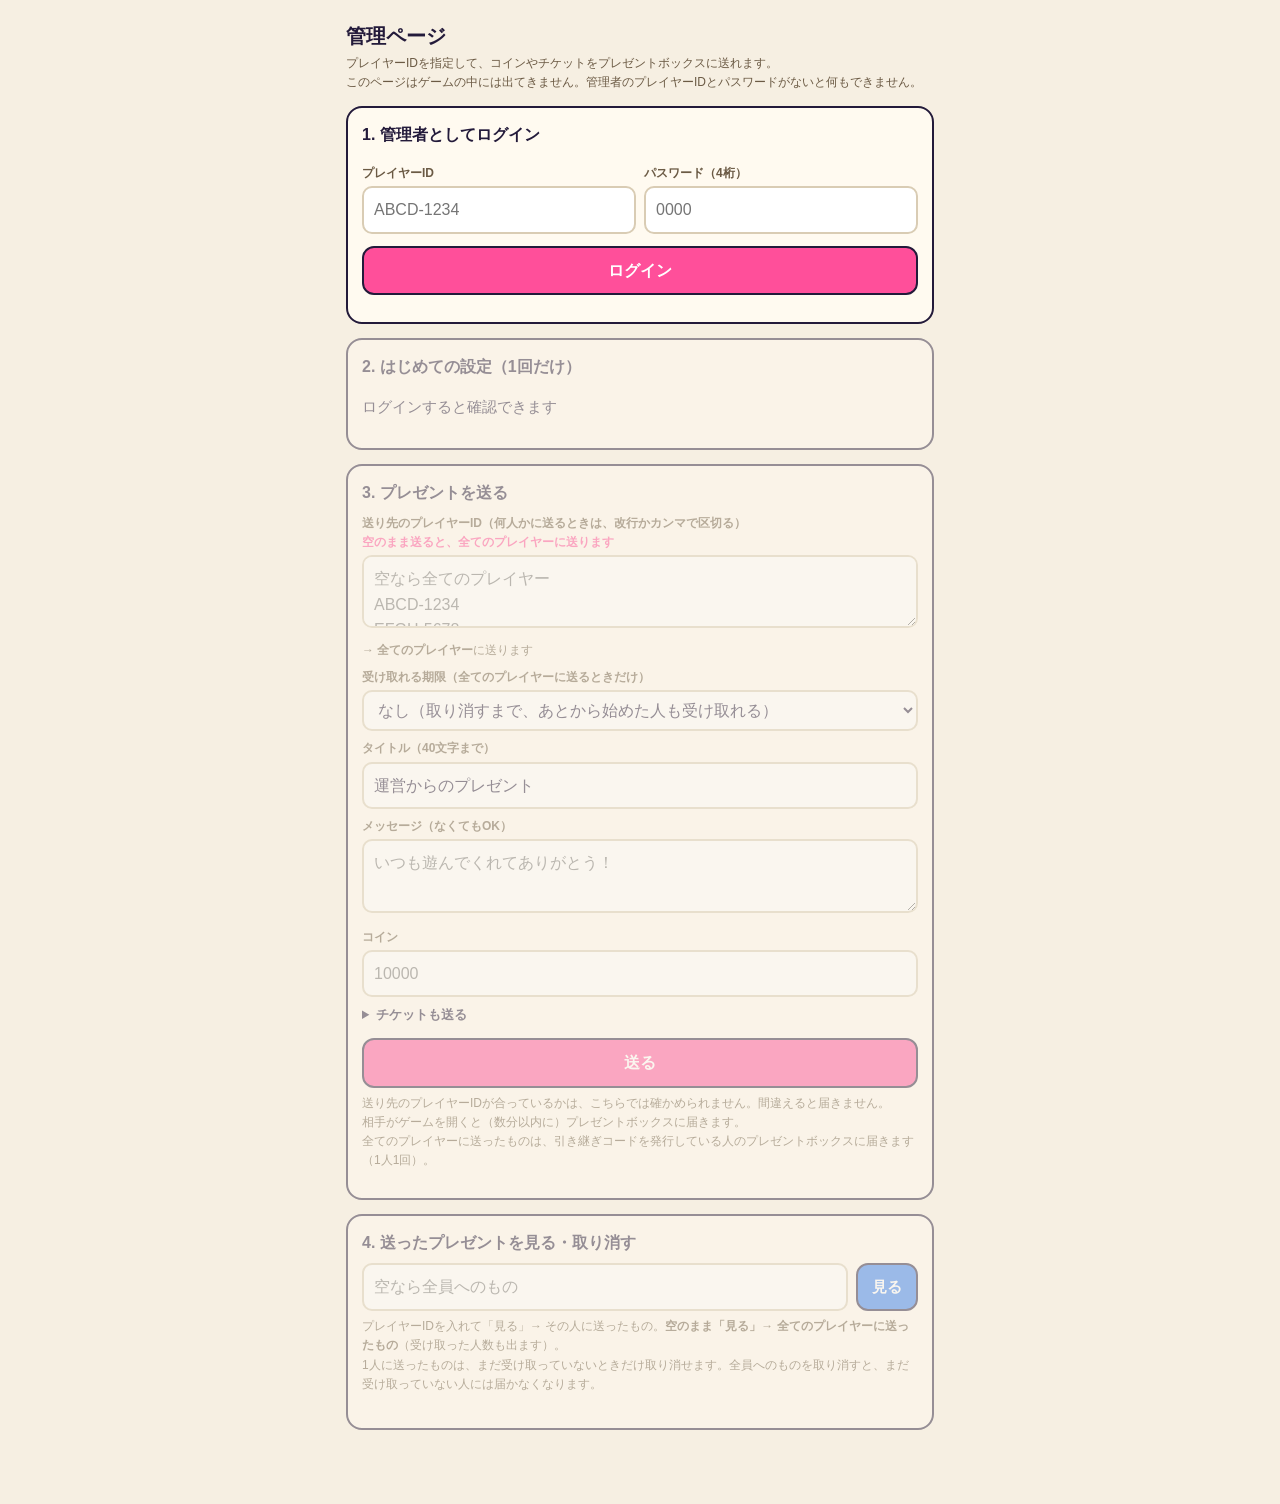
==== admin.html @ d4671e89 "バージョン15" ====
<!doctype html>
<html lang="ja">
<head>
  <meta charset="utf-8">
  <meta name="viewport" content="width=device-width, initial-scale=1, viewport-fit=cover">
  <meta name="robots" content="noindex, nofollow">
  <title>管理ページ</title>
  <style>
    :root { --ink: #231a3a; --bg: #f6efe2; --card: #fffaf0; --sub: #6b5a44; --line: #d9ccb4; --pink: #ff4f9a; --green: #22b35e; --red: #e8394d; --blue: #2f7bf0; }
    * { box-sizing: border-box; }
    body { margin: 0; background: var(--bg); color: var(--ink); font: 500 15px/1.6 -apple-system, BlinkMacSystemFont, "Hiragino Sans", "Noto Sans JP", sans-serif; -webkit-text-size-adjust: 100%; }
    main { max-width: 620px; margin: 0 auto; padding: 16px 16px 60px; }
    h1 { font-size: 20px; margin: 4px 0 2px; }
    h2 { font-size: 16px; margin: 0 0 8px; }
    .lead { font-size: 12px; color: var(--sub); margin: 0 0 14px; }
    .card { background: var(--card); border: 2px solid var(--ink); border-radius: 16px; padding: 14px; margin: 0 0 14px; }
    .card.off { opacity: .45; pointer-events: none; }
    label { display: block; font-size: 12px; font-weight: 700; color: var(--sub); margin: 8px 0 3px; }
    input, textarea { width: 100%; font: inherit; font-size: 16px; padding: 9px 10px; border: 2px solid var(--line); border-radius: 10px; background: #fff; color: var(--ink); }
    textarea { min-height: 72px; resize: vertical; }
    textarea.rules { font: 12px/1.4 ui-monospace, Menlo, monospace; min-height: 180px; }
    .row { display: flex; gap: 8px; }
    .row > * { flex: 1; min-width: 0; }
    .tk-grid { display: grid; grid-template-columns: 1fr 1fr; gap: 0 8px; }
    button { font: inherit; font-weight: 800; border: 2px solid var(--ink); border-radius: 12px; padding: 10px 14px; background: #fff; color: var(--ink); cursor: pointer; }
    button.main { background: var(--pink); color: #fff; width: 100%; margin-top: 12px; font-size: 16px; }
    button.blue { background: var(--blue); color: #fff; }
    button.small { padding: 5px 10px; font-size: 13px; border-radius: 9px; }
    button.red { background: var(--red); color: #fff; }
    button:disabled { opacity: .5; }
    .note { font-size: 12px; color: var(--sub); margin: 6px 0 0; }
    .ok { color: var(--green); font-weight: 800; }
    .bad { color: var(--red); font-weight: 800; }
    .uid { font: 700 13px ui-monospace, Menlo, monospace; background: #efe3cc; padding: 2px 6px; border-radius: 6px; word-break: break-all; }
    ol { padding-left: 20px; margin: 6px 0; font-size: 13px; }
    .list { display: flex; flex-direction: column; gap: 6px; margin-top: 8px; }
    .gift { border: 2px solid var(--line); border-radius: 12px; padding: 8px 10px; background: #fff; display: flex; gap: 8px; align-items: center; }
    .gift .t { flex: 1; min-width: 0; font-size: 13px; }
    .gift .t b { display: block; }
    .gift .t small { color: var(--sub); }
    .chip { display: inline-block; font-size: 11px; font-weight: 800; padding: 1px 8px; border-radius: 999px; border: 2px solid var(--ink); }
    .chip.done { background: #d8f7e2; }
    .chip.wait { background: #fff1c2; }
    .result { font-size: 13px; margin-top: 8px; white-space: pre-wrap; }
    .hidden { display: none !important; }
  </style>
</head>
<body>
<main>
  <h1>管理ページ</h1>
  <p class="lead">プレイヤーIDを指定して、コインやチケットをプレゼントボックスに送れます。<br>このページはゲームの中には出てきません。管理者のプレイヤーIDとパスワードがないと何もできません。</p>

  <section class="card" id="c-login">
    <h2>1. 管理者としてログイン</h2>
    <div id="login-saved" class="hidden">
      <button class="blue" id="btn-saved" style="width:100%">このブラウザのゲームのアカウントでログイン</button>
      <p class="note">（このブラウザでゲームを遊んでいるアカウント <b id="saved-id"></b> を使います）</p>
      <p class="note" style="margin-top:10px">別のアカウントで入るときは下に入力：</p>
    </div>
    <div class="row">
      <div><label for="in-id">プレイヤーID</label><input id="in-id" autocomplete="off" autocapitalize="characters" maxlength="9" placeholder="ABCD-1234"></div>
      <div><label for="in-pin">パスワード（4桁）</label><input id="in-pin" inputmode="numeric" autocomplete="off" maxlength="4" placeholder="0000" type="password"></div>
    </div>
    <button class="main" id="btn-login">ログイン</button>
    <p class="result" id="login-msg"></p>
  </section>

  <section class="card off" id="c-setup">
    <h2>2. はじめての設定（1回だけ）</h2>
    <p id="setup-status">ログインすると確認できます</p>
    <div id="setup-body" class="hidden">
      <p class="note">あなたの UID：<span class="uid" id="my-uid"></span></p>
      <ol>
        <li>下の「ルールをコピー」を押す（あなたの UID が入ったルールです）</li>
        <li><a href="https://console.firebase.google.com/" target="_blank" rel="noopener">Firebase コンソール</a> → Realtime Database → <b>ルール</b> タブ</li>
        <li>前のルールを <b>全部消して</b> 貼り付け → <b>公開</b></li>
        <li>このページで「もう一度確認」を押す</li>
      </ol>
      <textarea class="rules" id="rules" readonly></textarea>
      <div class="row" style="margin-top:8px"><button class="blue" id="btn-copy">ルールをコピー</button><button id="btn-recheck">もう一度確認</button></div>
    </div>
  </section>

  <section class="card off" id="c-send">
    <h2>3. プレゼントを送る</h2>
    <label for="to">送り先のプレイヤーID（何人かに送るときは、改行かカンマで区切る）<br><b style="color:var(--pink)">空のまま送ると、全てのプレイヤーに送ります</b></label>
    <textarea id="to" placeholder="空なら全てのプレイヤー&#10;ABCD-1234&#10;EFGH-5678" autocapitalize="characters"></textarea>
    <p class="note" id="to-hint"><b>→ 全てのプレイヤー</b>に送ります</p>
    <div id="until-box">
      <label for="until">受け取れる期限（全てのプレイヤーに送るときだけ）</label>
      <select id="until" style="width:100%;font:inherit;font-size:16px;padding:9px 10px;border:2px solid var(--line);border-radius:10px;background:#fff;color:var(--ink)">
        <option value="0">なし（取り消すまで、あとから始めた人も受け取れる）</option>
        <option value="3">3日</option><option value="7">7日</option><option value="14">14日</option><option value="30">30日</option>
      </select>
    </div>
    <label for="title">タイトル（40文字まで）</label>
    <input id="title" maxlength="40" value="運営からのプレゼント">
    <label for="text">メッセージ（なくてもOK）</label>
    <textarea id="text" maxlength="300" placeholder="いつも遊んでくれてありがとう！"></textarea>
    <label for="coins">コイン</label>
    <input id="coins" inputmode="numeric" placeholder="10000" value="">
    <details style="margin-top:8px"><summary style="font-size:13px;font-weight:800">チケットも送る</summary>
      <div class="tk-grid">
        <div><label for="tk-item10">装備ガチャ10連チケット</label><input id="tk-item10" inputmode="numeric" placeholder="0"></div>
        <div><label for="tk-char10">キャラガチャ10連チケット</label><input id="tk-char10" inputmode="numeric" placeholder="0"></div>
        <div><label for="tk-epic1">エピック確定チケット</label><input id="tk-epic1" inputmode="numeric" placeholder="0"></div>
        <div><label for="tk-s1">S装備確定チケット</label><input id="tk-s1" inputmode="numeric" placeholder="0"></div>
      </div>
    </details>
    <button class="main" id="btn-send">送る</button>
    <p class="note">送り先のプレイヤーIDが合っているかは、こちらでは確かめられません。間違えると届きません。<br>相手がゲームを開くと（数分以内に）プレゼントボックスに届きます。<br>全てのプレイヤーに送ったものは、引き継ぎコードを発行している人のプレゼントボックスに届きます（1人1回）。</p>
    <p class="result" id="send-msg"></p>
  </section>

  <section class="card off" id="c-hist">
    <h2>4. 送ったプレゼントを見る・取り消す</h2>
    <div class="row"><input id="h-id" autocomplete="off" autocapitalize="characters" maxlength="9" placeholder="空なら全員へのもの"><button class="blue" id="btn-hist" style="flex:none">見る</button></div>
    <p class="note">プレイヤーIDを入れて「見る」→ その人に送ったもの。<b>空のまま「見る」→ 全てのプレイヤーに送ったもの</b>（受け取った人数も出ます）。<br>1人に送ったものは、まだ受け取っていないときだけ取り消せます。全員へのものを取り消すと、まだ受け取っていない人には届かなくなります。</p>
    <div class="list" id="hist"></div>
    <p class="note" id="recent-head" style="margin-top:12px"></p>
    <div class="list" id="recent"></div>
  </section>
</main>

<script src="config.js"></script>
<script>
(function () {
  'use strict';
  const C = DS.config, CL = C.CLOUD;
  const $ = (s) => document.querySelector(s);
  const esc = (s) => String(s == null ? '' : s).replace(/[&<>"']/g, (c) => ({ '&': '&amp;', '<': '&lt;', '>': '&gt;', '"': '&quot;', "'": '&#39;' }[c]));
  const cleanId = (s) => String(s || '').toUpperCase().replace(/[^A-Z0-9]/g, '');
  const fmtId = (id) => id.slice(0, 4) + '-' + id.slice(4);
  const fmt = (n) => Number(n || 0).toLocaleString('ja-JP');
  const TICKETS = { item10: '装備ガチャ10連チケット', char10: 'キャラガチャ10連チケット', epic1: 'エピック確定チケット', s1: 'S装備確定チケット' };
  // ゲーム（cloud.js）と同じ作り方
  const emailOf = (id) => id.toLowerCase() + '@' + CL.emailDomain;
  const passOf = (id, pin) => 'sa-' + pin + '-' + id;
  // README の手順4と同じルール。'ADMIN_UID' を自分の UID に置き換えて使う
  const RULES_TEMPLATE = {
    "rules": {
      "saves": {
        "$uid": {
          ".read": "auth != null && auth.uid === $uid",
          ".write": "auth != null && auth.uid === $uid"
        }
      },
      "friendIds": {
        "$fid": {
          ".read": "auth != null",
          ".write": "auth != null && (!data.exists() || data.child('uid').val() === auth.uid)",
          ".validate": "newData.child('uid').val() === auth.uid"
        }
      },
      "profiles": {
        ".read": "auth != null",
        ".indexOn": [
          "pw"
        ],
        "$uid": {
          ".write": "auth != null && auth.uid === $uid"
        }
      },
      "friendReq": {
        "$to": {
          ".read": "auth != null && auth.uid === $to",
          ".write": "auth != null && auth.uid === $to",
          "$from": {
            ".write": "auth != null && auth.uid === $from"
          }
        }
      },
      "friends": {
        "$uid": {
          ".read": "auth != null && auth.uid === $uid",
          ".write": "auth != null && auth.uid === $uid",
          "$fid": {
            ".write": "auth != null && auth.uid === $fid && (!newData.exists() || root.child('friendReq').child($fid).child($uid).exists())"
          }
        }
      },
      "invites": {
        "$to": {
          ".read": "auth != null && auth.uid === $to",
          ".write": "auth != null && auth.uid === $to",
          "$from": {
            ".write": "auth != null && auth.uid === $from && root.child('friends').child($to).child($from).exists()"
          }
        }
      },
      "tradeInv": {
        "$uid": {
          ".read": "auth != null && (auth.uid === $uid || root.child('friends').child($uid).child(auth.uid).exists())",
          ".write": "auth != null && auth.uid === $uid"
        }
      },
      "trades": {
        "$to": {
          ".read": "auth != null && auth.uid === $to",
          "$from": {
            ".read": "auth != null && auth.uid === $from",
            ".write": "auth != null && ((auth.uid === $from && ((!data.exists() && newData.child('state').val() === 'offer' && root.child('friends').child($to).child($from).exists()) || (data.child('state').val() === 'offer' && newData.child('state').val() === 'canceled') || (data.exists() && data.child('state').val() !== 'offer' && !newData.exists()))) || (auth.uid === $to && data.child('state').val() === 'offer' && (newData.child('state').val() === 'accepted' || newData.child('state').val() === 'declined')))",
            ".validate": "!data.exists() || (newData.child('id').val() === data.child('id').val() && newData.child('give').val() === data.child('give').val() && newData.child('want').val() === data.child('want').val())"
          }
        }
      },
      "gifts": {
        "$pid": {
          ".read": "auth != null && (auth.uid === 'ADMIN_UID' || auth.token.email === $pid + '@player.survivors-arena.game')",
          "$gid": {
            ".write": "auth != null && auth.uid === 'ADMIN_UID'",
            ".validate": "newData.child('coins').isNumber() && newData.child('coins').val() >= 0",
            "claimed": {
              ".write": "auth != null && auth.token.email === $pid + '@player.survivors-arena.game' && data.parent().child('coins').exists()",
              ".validate": "newData.isNumber()"
            }
          }
        }
      },
      "giftsAll": {
        ".read": "auth != null",
        "$gid": {
          ".write": "auth != null && auth.uid === 'ADMIN_UID'",
          ".validate": "newData.child('coins').isNumber() && newData.child('coins').val() >= 0"
        }
      },
      "giftsAllGot": {
        ".read": "auth != null && auth.uid === 'ADMIN_UID'",
        ".write": "auth != null && auth.uid === 'ADMIN_UID'",
        "$gid": {
          "$uid": {
            ".write": "auth != null && auth.uid === $uid && root.child('giftsAll').child($gid).exists()",
            ".validate": "newData.isNumber()"
          }
        }
      }
    }
  };

  let acct = null;   // { id, pin, uid, idToken, exp }

  if (!CL.apiKey || !CL.databaseURL) {
    $('#login-msg').innerHTML = '<span class="bad">config.js の CLOUD（apiKey・databaseURL）が空です。Firebase を設定してから使ってください。</span>';
    $('#btn-login').disabled = true;
  }

  async function signIn(id, pin) {
    const r = await fetch('https://identitytoolkit.googleapis.com/v1/accounts:signInWithPassword?key=' + encodeURIComponent(CL.apiKey), {
      method: 'POST', headers: { 'Content-Type': 'application/json' },
      body: JSON.stringify({ email: emailOf(id), password: passOf(id, pin), returnSecureToken: true }),
    });
    const j = await r.json().catch(() => ({}));
    if (!r.ok) {
      const m = (j.error && j.error.message) || '';
      if (/INVALID|NOT_FOUND|PASSWORD/.test(m)) throw new Error('プレイヤーIDかパスワードが違います');
      if (/TOO_MANY/.test(m)) throw new Error('失敗が続いたので、しばらく待ってください');
      throw new Error('ログインできませんでした（' + m + '）');
    }
    return { id, pin, uid: j.localId, idToken: j.idToken, exp: Date.now() + (Number(j.expiresIn) || 3600) * 1000 - 60000 };
  }
  async function token() {
    if (acct && Date.now() > acct.exp) acct = await signIn(acct.id, acct.pin);
    return acct.idToken;
  }
  async function db(method, path, body, qs) {
    const url = CL.databaseURL.replace(/\/$/, '') + '/' + path + '.json?auth=' + encodeURIComponent(await token()) + (qs || '');
    const r = await fetch(url, { method, body: body === undefined ? undefined : JSON.stringify(body) });
    if (r.status === 401) { const e = new Error('denied'); e.code = 'denied'; throw e; }
    if (!r.ok) throw new Error('サーバーのエラー（' + r.status + '）');
    return r.json();
  }

  /* ---------- 1. ログイン ---------- */
  let saved = null;
  try { saved = JSON.parse(localStorage.getItem(C.CLOUD_KEY) || 'null'); } catch (e) { saved = null; }
  if (saved && saved.id && saved.pin && !saved.test) {
    $('#login-saved').classList.remove('hidden');
    $('#saved-id').textContent = saved.id.slice(0, 4) + '-••••';
    $('#btn-saved').addEventListener('click', () => login(saved.id, saved.pin));
  }
  $('#in-id').addEventListener('input', (e) => { const v = cleanId(e.target.value).slice(0, 8); e.target.value = v.length > 4 ? v.slice(0, 4) + '-' + v.slice(4) : v; });
  $('#in-pin').addEventListener('input', (e) => { e.target.value = e.target.value.replace(/\D/g, '').slice(0, 4); });
  $('#btn-login').addEventListener('click', () => {
    const id = cleanId($('#in-id').value), pin = $('#in-pin').value.trim();
    if (id.length !== 8) { $('#login-msg').innerHTML = '<span class="bad">プレイヤーIDは8文字（例：ABCD-1234）です</span>'; return; }
    if (!/^\d{4}$/.test(pin)) { $('#login-msg').innerHTML = '<span class="bad">パスワードは4桁の数字です</span>'; return; }
    login(id, pin);
  });
  async function login(id, pin) {
    $('#login-msg').textContent = 'ログイン中…';
    try { acct = await signIn(id, pin); }
    catch (e) { $('#login-msg').innerHTML = '<span class="bad">' + esc(e.message) + '</span>'; return; }
    $('#login-msg').innerHTML = '<span class="ok">ログインしました（' + esc(fmtId(id).slice(0, 5)) + '••••）</span>';
    $('#c-setup').classList.remove('off');
    $('#my-uid').textContent = acct.uid;
    $('#rules').value = JSON.stringify(RULES_TEMPLATE, null, 2).replace(/ADMIN_UID/g, acct.uid);
    check();
  }

  /* ---------- 2. ルールの確認 ---------- */
  async function check() {
    $('#setup-status').textContent = '確認中…';
    try {
      await db('GET', 'gifts/zzzzzzzz');   // 管理者なら読める（中身はなくてよい）
      // 全てのプレイヤーへのプレゼント（v15のルール）も使えるか
      const v15 = await db('GET', 'giftsAllGot', undefined, '&shallow=true').then(() => true, () => false);
      $('#setup-status').innerHTML = (v15 ? '<span class="ok">✓ 設定できています。プレゼントを送れます</span>'
        : '<span class="bad">ルールが古いです</span>（1人ずつには送れますが、全てのプレイヤーには送れません。下のルールを貼り直してください）')
        + '<br><button class="small" id="btn-showrules" style="margin-top:6px">ルールを表示（ゲームを更新してルールを貼り替えるとき）</button>';
      $('#setup-body').classList.toggle('hidden', v15);
      $('#btn-showrules').addEventListener('click', () => $('#setup-body').classList.toggle('hidden'));
      $('#c-send').classList.remove('off'); $('#c-hist').classList.remove('off');
      drawRecent();
    } catch (e) {
      $('#setup-status').innerHTML = e.code === 'denied'
        ? '<span class="bad">まだ設定できていません</span>（このアカウントを管理者にするルールが、まだ Firebase に貼られていません）'
        : '<span class="bad">' + esc(e.message) + '</span>';
      $('#setup-body').classList.remove('hidden');
      $('#c-send').classList.add('off'); $('#c-hist').classList.add('off');
    }
  }
  $('#btn-recheck').addEventListener('click', check);
  $('#btn-copy').addEventListener('click', async () => {
    const t = $('#rules');
    try { await navigator.clipboard.writeText(t.value); $('#btn-copy').textContent = 'コピーしました'; }
    catch (e) { t.focus(); t.select(); try { document.execCommand('copy'); $('#btn-copy').textContent = 'コピーしました'; } catch (e2) { $('#btn-copy').textContent = '長押しでコピーしてください'; } }
    setTimeout(() => { $('#btn-copy').textContent = 'ルールをコピー'; }, 2500);
  });

  /* ---------- 3. 送る ---------- */
  const num = (s) => { const n = Math.floor(Number(String(s || '').replace(/[,，\s]/g, ''))); return n > 0 ? n : 0; };
  const idsOf = () => [...new Set($('#to').value.split(/[\s,，、]+/).map(cleanId).filter(Boolean))];
  function toHint() {
    const ids = idsOf();
    $('#to-hint').innerHTML = ids.length ? `→ <b>${ids.length}人</b>に送ります` : '<b>→ 全てのプレイヤー</b>に送ります';
    $('#until-box').classList.toggle('hidden', !!ids.length);
  }
  $('#to').addEventListener('input', toHint);
  toHint();
  $('#btn-send').addEventListener('click', async () => {
    const ids = idsOf();
    const bad = ids.filter((x) => x.length !== 8);
    const msg = $('#send-msg');
    const toAll = !ids.length;
    if (bad.length) { msg.innerHTML = '<span class="bad">プレイヤーIDは8文字です：' + esc(bad.join(', ')) + '</span>'; return; }
    const coins = num($('#coins').value);
    if (coins > 100000000) { msg.innerHTML = '<span class="bad">コインは1回 1億枚までです</span>'; return; }
    const tickets = {};
    Object.keys(TICKETS).forEach((k) => { const n = Math.min(999, num($('#tk-' + k).value)); if (n) tickets[k] = n; });
    if (!coins && !Object.keys(tickets).length) { msg.innerHTML = '<span class="bad">コインかチケットの数を入れてください</span>'; return; }
    const title = $('#title').value.trim().slice(0, 40) || '運営からのプレゼント';
    const text = $('#text').value.trim().slice(0, 300);
    const what = [coins ? 'コイン ' + fmt(coins) : ''].concat(Object.keys(tickets).map((k) => TICKETS[k] + ' ×' + tickets[k])).filter(Boolean).join('、');
    const days = toAll ? Number($('#until').value) || 0 : 0;
    if (toAll) {
      if (!confirm('【全てのプレイヤー】に送ります。\n\n' + what + '\n\n期限：' + (days ? days + '日' : 'なし（取り消すまで）') + '\n\nよろしいですか？')) return;
      const btn = $('#btn-send'); btn.disabled = true; btn.textContent = '送信中…';
      const g = { title, text, coins, at: { '.sv': 'timestamp' } };
      if (Object.keys(tickets).length) g.tickets = tickets;
      if (days) g.until = Date.now() + days * 86400000;
      try { await db('POST', 'giftsAll', g); msg.textContent = '✓ 全てのプレイヤーに送りました'; addRecent('ALL', title, what); }
      catch (e) { msg.textContent = '✗ 送れませんでした：' + (e.code === 'denied' ? '断られました（ルールを新しいものに貼り直してください）' : e.message); }
      btn.disabled = false; btn.textContent = '送る';
      drawRecent();
      return;
    }
    if (!confirm(ids.length + '人に送ります。\n\n' + what + '\n\n送り先：' + ids.map(fmtId).join(', '))) return;
    const btn = $('#btn-send'); btn.disabled = true; btn.textContent = '送信中…';
    const lines = [];
    for (const id of ids) {
      const g = { title, text, coins, at: { '.sv': 'timestamp' } };
      if (Object.keys(tickets).length) g.tickets = tickets;
      try { await db('POST', 'gifts/' + id.toLowerCase(), g); lines.push('✓ ' + fmtId(id)); addRecent(id, title, what); }
      catch (e) { lines.push('✗ ' + fmtId(id) + '：' + (e.code === 'denied' ? '断られました（ルールの設定を確認）' : e.message)); }
    }
    msg.textContent = lines.join('\n');
    btn.disabled = false; btn.textContent = '送る';
    drawRecent();
  });

  /* ---------- 4. 送った記録 ---------- */
  const RECENT_KEY = 'survivors-arena/admin-recent';
  function recent() { try { return JSON.parse(localStorage.getItem(RECENT_KEY) || '[]'); } catch (e) { return []; } }
  function addRecent(id, title, what) {
    const r = recent(); r.unshift({ id, title, what, at: Date.now() });
    try { localStorage.setItem(RECENT_KEY, JSON.stringify(r.slice(0, 30))); } catch (e) { /* noop */ }
  }
  function drawRecent() {
    const r = recent();
    $('#recent-head').textContent = r.length ? 'このブラウザから最近送ったもの（タップで上に表示）' : '';
    $('#recent').innerHTML = r.map((x, i) => `<div class="gift" data-i="${i}"><div class="t"><b>${x.id === 'ALL' ? '全てのプレイヤー' : esc(fmtId(x.id))}　${esc(x.title)}</b><small>${esc(x.what)}　${new Date(x.at).toLocaleString('ja-JP', { month: 'numeric', day: 'numeric', hour: '2-digit', minute: '2-digit' })}</small></div></div>`).join('');
    document.querySelectorAll('#recent .gift').forEach((el) => el.addEventListener('click', () => { const id = r[+el.dataset.i].id; $('#h-id').value = id === 'ALL' ? '' : fmtId(id); loadHist(); }));
  }
  $('#h-id').addEventListener('input', (e) => { const v = cleanId(e.target.value).slice(0, 8); e.target.value = v.length > 4 ? v.slice(0, 4) + '-' + v.slice(4) : v; });
  $('#btn-hist').addEventListener('click', loadHist);
  const whatOf = (g) => [g.coins ? 'コイン ' + fmt(g.coins) : ''].concat(Object.keys(g.tickets || {}).map((k) => (TICKETS[k] || k) + ' ×' + g.tickets[k])).filter(Boolean).join('、');
  const whenOf = (t) => (t ? new Date(t).toLocaleString('ja-JP', { month: 'numeric', day: 'numeric', hour: '2-digit', minute: '2-digit' }) : '');
  /** 全てのプレイヤーへのプレゼント（受け取った人数つき） */
  async function loadAll() {
    const box = $('#hist');
    box.innerHTML = '<p class="note">読み込み中…</p>';
    let d;
    try { d = (await db('GET', 'giftsAll')) || {}; }
    catch (e) { box.innerHTML = '<p class="bad">' + esc(e.code === 'denied' ? '読めませんでした（ルールを新しいものに貼り直してください）' : e.message) + '</p>'; return; }
    const list = Object.keys(d).map((gid) => Object.assign({ gid }, d[gid])).sort((a, b) => (b.at || 0) - (a.at || 0));
    if (!list.length) { box.innerHTML = '<p class="note">全てのプレイヤーに送ったプレゼントはありません</p>'; return; }
    const counts = await Promise.all(list.map((g) => db('GET', 'giftsAllGot/' + g.gid, undefined, '&shallow=true').then((x) => Object.keys(x || {}).length, () => null)));
    box.innerHTML = list.map((g, i) => {
      const over = g.until && Date.now() > g.until;
      return `<div class="gift"><div class="t"><b>【全員】${esc(g.title || '')}</b><small>${esc(whatOf(g))}　${esc(whenOf(g.at))}${g.until ? '　期限 ' + esc(whenOf(g.until)) : ''}</small><br>
        <span class="chip done">受け取った人 ${counts[i] == null ? '？' : counts[i]}人</span>${over ? ' <span class="chip wait">期限切れ</span>' : ''}</div>
        <button class="small red" data-gid="${esc(g.gid)}">取り消す</button></div>`;
    }).join('');
    box.querySelectorAll('button[data-gid]').forEach((b) => b.addEventListener('click', async () => {
      if (!confirm('全てのプレイヤーへのこのプレゼントを取り消しますか？\n（まだ受け取っていない人には届かなくなります）')) return;
      b.disabled = true;
      try { await db('PATCH', '', { ['giftsAll/' + b.dataset.gid]: null, ['giftsAllGot/' + b.dataset.gid]: null }); loadAll(); }
      catch (e) { alert(e.code === 'denied' ? '取り消せませんでした' : e.message); b.disabled = false; }
    }));
  }
  async function loadHist() {
    const id = cleanId($('#h-id').value), box = $('#hist');
    if (!id) { loadAll(); return; }
    if (id.length !== 8) { box.innerHTML = '<p class="bad">プレイヤーIDは8文字です</p>'; return; }
    box.innerHTML = '<p class="note">読み込み中…</p>';
    let d;
    try { d = (await db('GET', 'gifts/' + id.toLowerCase())) || {}; }
    catch (e) { box.innerHTML = '<p class="bad">' + esc(e.code === 'denied' ? '読めませんでした（ルールの設定を確認）' : e.message) + '</p>'; return; }
    const list = Object.keys(d).map((gid) => Object.assign({ gid }, d[gid])).sort((a, b) => (b.at || 0) - (a.at || 0));
    if (!list.length) { box.innerHTML = '<p class="note">' + esc(fmtId(id)) + ' に送ったプレゼントはありません</p>'; return; }
    box.innerHTML = list.map((g) => {
      const what = [g.coins ? 'コイン ' + fmt(g.coins) : ''].concat(Object.keys(g.tickets || {}).map((k) => (TICKETS[k] || k) + ' ×' + g.tickets[k])).filter(Boolean).join('、');
      const when = g.at ? new Date(g.at).toLocaleString('ja-JP', { month: 'numeric', day: 'numeric', hour: '2-digit', minute: '2-digit' }) : '';
      return `<div class="gift"><div class="t"><b>${esc(g.title || '')}</b><small>${esc(what)}　${esc(when)}</small><br>
        ${g.claimed ? '<span class="chip done">受け取り済み</span>' : '<span class="chip wait">まだ受け取っていない</span>'}</div>
        ${g.claimed ? '' : `<button class="small red" data-gid="${esc(g.gid)}">取り消す</button>`}</div>`;
    }).join('');
    box.querySelectorAll('button[data-gid]').forEach((b) => b.addEventListener('click', async () => {
      if (!confirm('このプレゼントを取り消しますか？')) return;
      b.disabled = true;
      try { await db('DELETE', 'gifts/' + id.toLowerCase() + '/' + b.dataset.gid); loadHist(); }
      catch (e) { alert(e.code === 'denied' ? '取り消せませんでした' : e.message); b.disabled = false; }
    }));
  }
})();
</script>
</body>
</html>
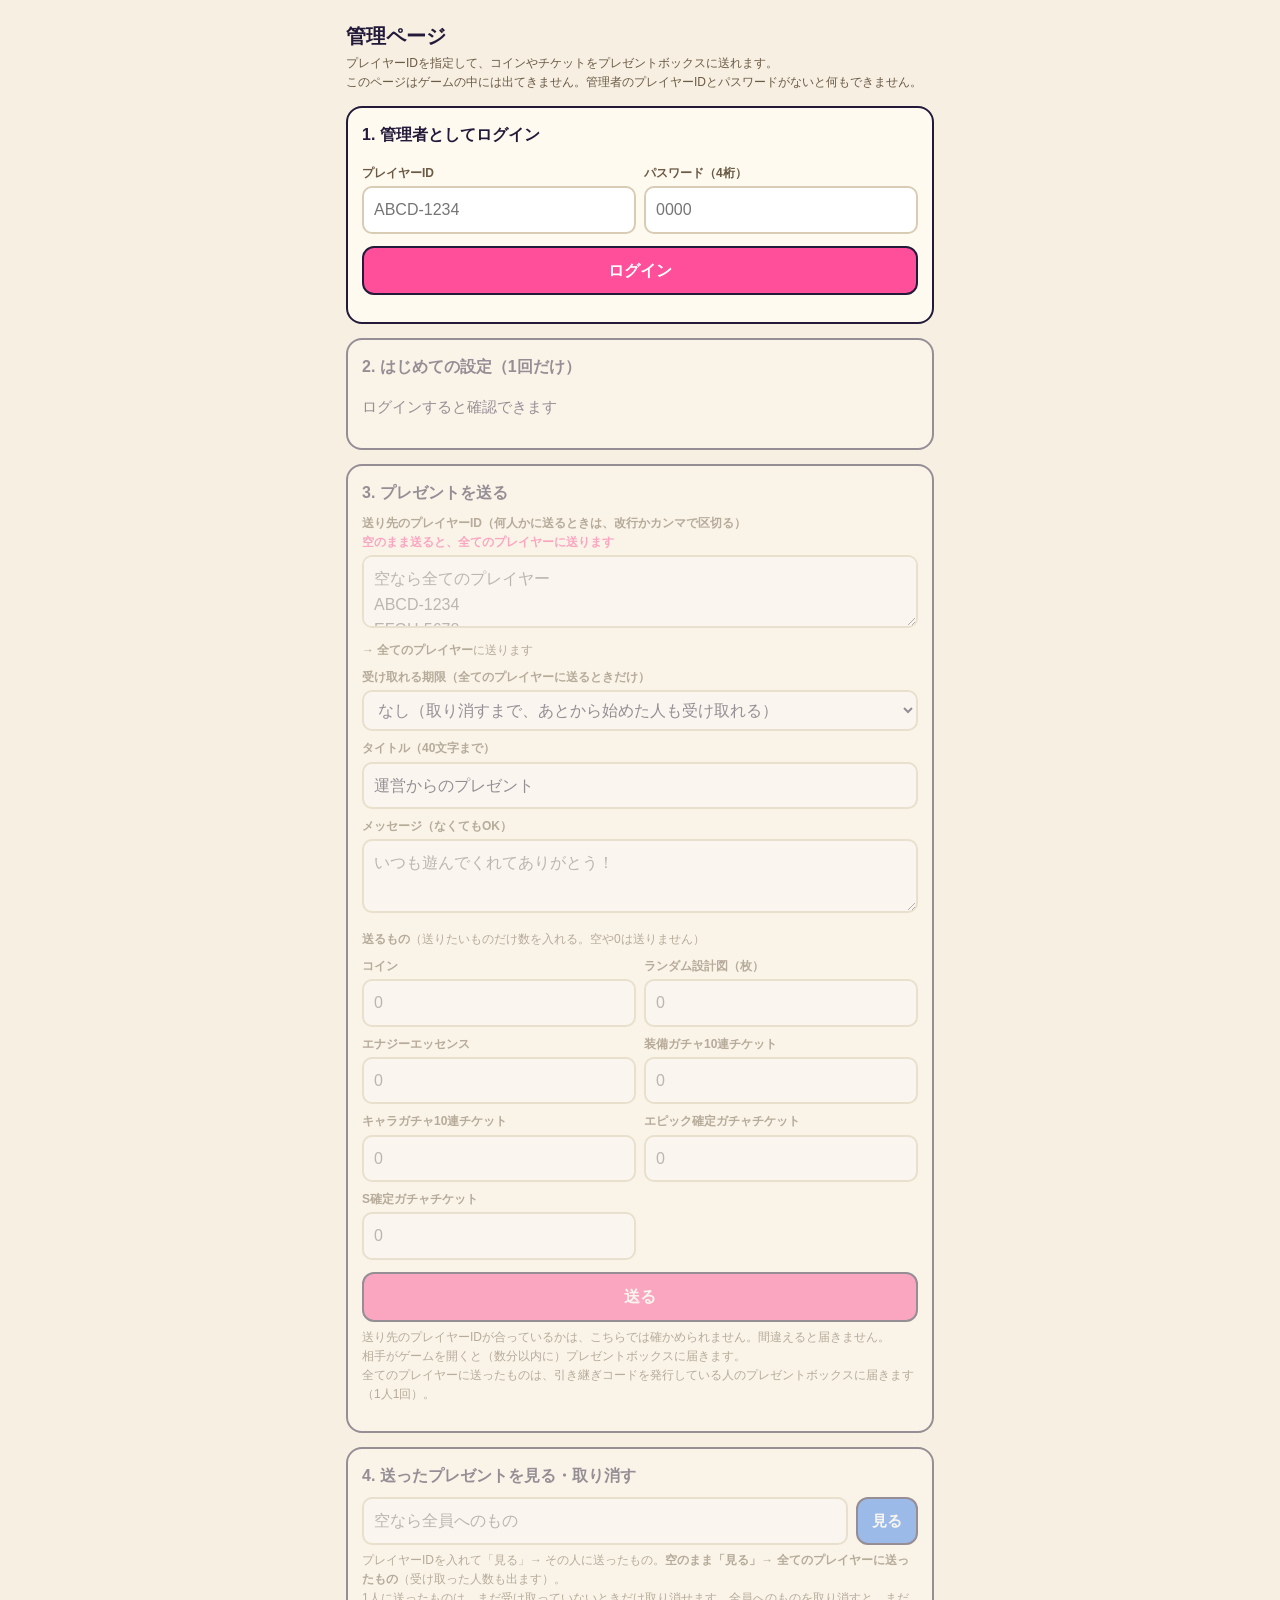
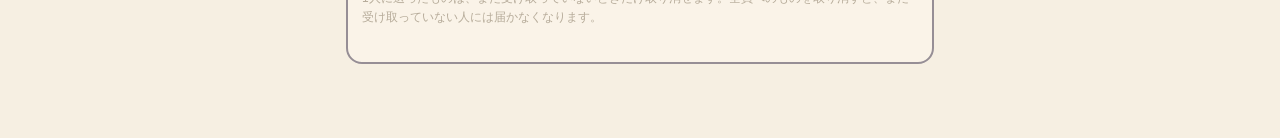
==== commit bc195bd3: "バージョン17" ====
--- a/admin.html
+++ b/admin.html
@@ -97,16 +97,16 @@
     <input id="title" maxlength="40" value="運営からのプレゼント">
     <label for="text">メッセージ（なくてもOK）</label>
     <textarea id="text" maxlength="300" placeholder="いつも遊んでくれてありがとう！"></textarea>
-    <label for="coins">コイン</label>
-    <input id="coins" inputmode="numeric" placeholder="10000" value="">
-    <details style="margin-top:8px"><summary style="font-size:13px;font-weight:800">チケットも送る</summary>
-      <div class="tk-grid">
-        <div><label for="tk-item10">装備ガチャ10連チケット</label><input id="tk-item10" inputmode="numeric" placeholder="0"></div>
-        <div><label for="tk-char10">キャラガチャ10連チケット</label><input id="tk-char10" inputmode="numeric" placeholder="0"></div>
-        <div><label for="tk-epic1">エピック確定チケット</label><input id="tk-epic1" inputmode="numeric" placeholder="0"></div>
-        <div><label for="tk-s1">S装備確定チケット</label><input id="tk-s1" inputmode="numeric" placeholder="0"></div>
-      </div>
-    </details>
+    <p class="note" style="margin-top:10px"><b>送るもの</b>（送りたいものだけ数を入れる。空や0は送りません）</p>
+    <div class="tk-grid">
+      <div><label for="coins">コイン</label><input id="coins" inputmode="numeric" placeholder="0"></div>
+      <div><label for="bp">ランダム設計図（枚）</label><input id="bp" inputmode="numeric" placeholder="0"></div>
+      <div><label for="essence">エナジーエッセンス</label><input id="essence" inputmode="numeric" placeholder="0"></div>
+      <div><label for="tk-item10">装備ガチャ10連チケット</label><input id="tk-item10" inputmode="numeric" placeholder="0"></div>
+      <div><label for="tk-char10">キャラガチャ10連チケット</label><input id="tk-char10" inputmode="numeric" placeholder="0"></div>
+      <div><label for="tk-epic1">エピック確定ガチャチケット</label><input id="tk-epic1" inputmode="numeric" placeholder="0"></div>
+      <div><label for="tk-s1">S確定ガチャチケット</label><input id="tk-s1" inputmode="numeric" placeholder="0"></div>
+    </div>
     <button class="main" id="btn-send">送る</button>
     <p class="note">送り先のプレイヤーIDが合っているかは、こちらでは確かめられません。間違えると届きません。<br>相手がゲームを開くと（数分以内に）プレゼントボックスに届きます。<br>全てのプレイヤーに送ったものは、引き継ぎコードを発行している人のプレゼントボックスに届きます（1人1回）。</p>
     <p class="result" id="send-msg"></p>
@@ -132,7 +132,7 @@
   const cleanId = (s) => String(s || '').toUpperCase().replace(/[^A-Z0-9]/g, '');
   const fmtId = (id) => id.slice(0, 4) + '-' + id.slice(4);
   const fmt = (n) => Number(n || 0).toLocaleString('ja-JP');
-  const TICKETS = { item10: '装備ガチャ10連チケット', char10: 'キャラガチャ10連チケット', epic1: 'エピック確定チケット', s1: 'S装備確定チケット' };
+  const TICKETS = { item10: '装備ガチャ10連チケット', char10: 'キャラガチャ10連チケット', epic1: 'エピック確定ガチャチケット', s1: 'S確定ガチャチケット' };
   // ゲーム（cloud.js）と同じ作り方
   const emailOf = (id) => id.toLowerCase() + '@' + CL.emailDomain;
   const passOf = (id, pin) => 'sa-' + pin + '-' + id;
@@ -345,17 +345,22 @@
     if (bad.length) { msg.innerHTML = '<span class="bad">プレイヤーIDは8文字です：' + esc(bad.join(', ')) + '</span>'; return; }
     const coins = num($('#coins').value);
     if (coins > 100000000) { msg.innerHTML = '<span class="bad">コインは1回 1億枚までです</span>'; return; }
+    const bp = num($('#bp').value), essence = num($('#essence').value);
+    if (bp > 99999) { msg.innerHTML = '<span class="bad">ランダム設計図は1回 99,999枚までです</span>'; return; }
+    if (essence > 9999999) { msg.innerHTML = '<span class="bad">エナジーエッセンスは1回 999万9,999までです</span>'; return; }
     const tickets = {};
     Object.keys(TICKETS).forEach((k) => { const n = Math.min(999, num($('#tk-' + k).value)); if (n) tickets[k] = n; });
-    if (!coins && !Object.keys(tickets).length) { msg.innerHTML = '<span class="bad">コインかチケットの数を入れてください</span>'; return; }
+    if (!coins && !bp && !essence && !Object.keys(tickets).length) { msg.innerHTML = '<span class="bad">送るものの数を入れてください</span>'; return; }
     const title = $('#title').value.trim().slice(0, 40) || '運営からのプレゼント';
     const text = $('#text').value.trim().slice(0, 300);
-    const what = [coins ? 'コイン ' + fmt(coins) : ''].concat(Object.keys(tickets).map((k) => TICKETS[k] + ' ×' + tickets[k])).filter(Boolean).join('、');
+    const what = whatOf({ coins, bp, essence, tickets });
     const days = toAll ? Number($('#until').value) || 0 : 0;
     if (toAll) {
       if (!confirm('【全てのプレイヤー】に送ります。\n\n' + what + '\n\n期限：' + (days ? days + '日' : 'なし（取り消すまで）') + '\n\nよろしいですか？')) return;
       const btn = $('#btn-send'); btn.disabled = true; btn.textContent = '送信中…';
       const g = { title, text, coins, at: { '.sv': 'timestamp' } };
+      if (bp) g.bp = bp;
+      if (essence) g.essence = essence;
       if (Object.keys(tickets).length) g.tickets = tickets;
       if (days) g.until = Date.now() + days * 86400000;
       try { await db('POST', 'giftsAll', g); msg.textContent = '✓ 全てのプレイヤーに送りました'; addRecent('ALL', title, what); }
@@ -369,6 +374,8 @@
     const lines = [];
     for (const id of ids) {
       const g = { title, text, coins, at: { '.sv': 'timestamp' } };
+      if (bp) g.bp = bp;
+      if (essence) g.essence = essence;
       if (Object.keys(tickets).length) g.tickets = tickets;
       try { await db('POST', 'gifts/' + id.toLowerCase(), g); lines.push('✓ ' + fmtId(id)); addRecent(id, title, what); }
       catch (e) { lines.push('✗ ' + fmtId(id) + '：' + (e.code === 'denied' ? '断られました（ルールの設定を確認）' : e.message)); }
@@ -393,7 +400,8 @@
   }
   $('#h-id').addEventListener('input', (e) => { const v = cleanId(e.target.value).slice(0, 8); e.target.value = v.length > 4 ? v.slice(0, 4) + '-' + v.slice(4) : v; });
   $('#btn-hist').addEventListener('click', loadHist);
-  const whatOf = (g) => [g.coins ? 'コイン ' + fmt(g.coins) : ''].concat(Object.keys(g.tickets || {}).map((k) => (TICKETS[k] || k) + ' ×' + g.tickets[k])).filter(Boolean).join('、');
+  const whatOf = (g) => [g.coins ? 'コイン ' + fmt(g.coins) : '', g.bp ? 'ランダム設計図 ×' + fmt(g.bp) : '', g.essence ? 'エナジーエッセンス ' + fmt(g.essence) : '']
+    .concat(Object.keys(g.tickets || {}).map((k) => (TICKETS[k] || k) + ' ×' + g.tickets[k])).filter(Boolean).join('、');
   const whenOf = (t) => (t ? new Date(t).toLocaleString('ja-JP', { month: 'numeric', day: 'numeric', hour: '2-digit', minute: '2-digit' }) : '');
   /** 全てのプレイヤーへのプレゼント（受け取った人数つき） */
   async function loadAll() {
@@ -429,7 +437,7 @@
     const list = Object.keys(d).map((gid) => Object.assign({ gid }, d[gid])).sort((a, b) => (b.at || 0) - (a.at || 0));
     if (!list.length) { box.innerHTML = '<p class="note">' + esc(fmtId(id)) + ' に送ったプレゼントはありません</p>'; return; }
     box.innerHTML = list.map((g) => {
-      const what = [g.coins ? 'コイン ' + fmt(g.coins) : ''].concat(Object.keys(g.tickets || {}).map((k) => (TICKETS[k] || k) + ' ×' + g.tickets[k])).filter(Boolean).join('、');
+      const what = whatOf(g);
       const when = g.at ? new Date(g.at).toLocaleString('ja-JP', { month: 'numeric', day: 'numeric', hour: '2-digit', minute: '2-digit' }) : '';
       return `<div class="gift"><div class="t"><b>${esc(g.title || '')}</b><small>${esc(what)}　${esc(when)}</small><br>
         ${g.claimed ? '<span class="chip done">受け取り済み</span>' : '<span class="chip wait">まだ受け取っていない</span>'}</div>
